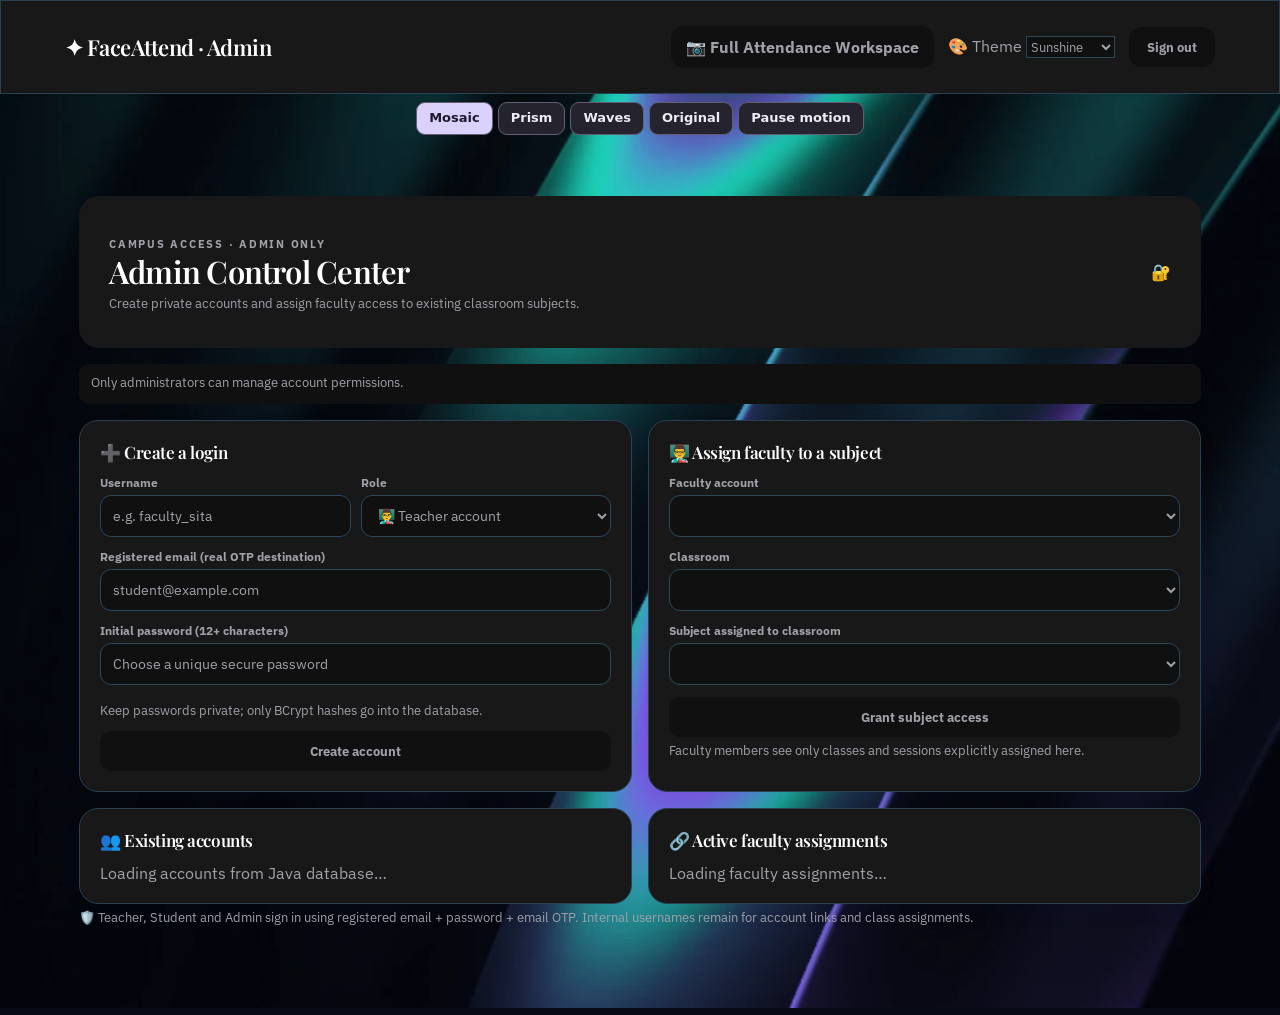
==== src/main/resources/static/admin.html @ 86ab9abd "Complete Java Face Attendance three portals and email OTP" ====
<!doctype html><html lang="en"><head><meta charset="utf-8"><meta name="viewport" content="width=device-width, initial-scale=1"><title>FaceAttend · Admin Control Center</title><style>
@import url('https://fonts.googleapis.com/css2?family=IBM+Plex+Sans:wght@400;500;600;700&family=Playfair+Display:wght@600;700&display=swap');
/* Phase 2: isolated role administration styling; no camera or theme rules overridden. */
#role-admin-panel {max-width:1220px;margin:28px auto;padding:0 24px 36px;font-family:system-ui,-apple-system,'Segoe UI',sans-serif;color:#162640;}
#role-admin-panel * {box-sizing:border-box;}
#role-admin-panel .role-shell {background:#f8fbff;border:1px solid #cfddf4;border-radius:25px;padding:25px;box-shadow:0 18px 50px #203d8116;}
#role-admin-panel .role-header {display:flex;justify-content:space-between;align-items:center;gap:18px;flex-wrap:wrap;margin-bottom:16px;}
#role-admin-panel h2{margin:0;font-size:clamp(22px,3vw,31px);letter-spacing:-.04em;line-height:1.25;color:#1a2b56;}
#role-admin-panel h3{font-size:17px;margin:0 0 12px;color:#20305a;}
#role-admin-panel .role-kicker{color:#4468cc;text-transform:uppercase;letter-spacing:.16em;font-size:11px;font-weight:850;}
#role-admin-panel p{margin:5px 0 0;color:#617090;font-size:13px;}
#role-admin-panel .role-grid{display:grid;grid-template-columns:repeat(2,minmax(0,1fr));gap:16px;}
#role-admin-panel .role-card{background:white;border:1px solid #dce6f8;border-radius:19px;padding:20px;box-shadow:0 8px 22px #2239750b;min-width:0;}
#role-admin-panel .role-grid .role-wide{grid-column:1/-1;}
#role-admin-panel label{display:grid;gap:5px;font-size:12px;font-weight:700;color:#3e506b;}
#role-admin-panel input,#role-admin-panel select{min-height:42px;padding:9px 12px;font-size:14px;border:1px solid #c7d5ee;background:#faffff;border-radius:11px;color:#1f3558;width:100%;}
#role-admin-panel form{display:grid;gap:12px;}
#role-admin-panel .role-row{display:grid;grid-template-columns:repeat(2,minmax(0,1fr));gap:10px;}
#role-admin-panel button{border:0;background:linear-gradient(110deg,#397bff,#8064f6);color:#fff;border-radius:11px;padding:11px 15px;font-weight:800;cursor:pointer;min-height:40px;}
#role-admin-panel button.role-outline{background:#eef3fe;color:#3d5792;}
#role-admin-panel button.role-danger{background:#fff0ef;color:#a12b28;}
#role-admin-panel button:disabled{opacity:.5;cursor:wait;}
#role-admin-panel .role-list{display:grid;gap:9px;max-height:400px;overflow-y:auto;}
#role-admin-panel .role-item{border:1px solid #e1e9f7;background:#fbfdff;padding:11px 13px;border-radius:12px;display:flex;justify-content:space-between;align-items:center;gap:10px;flex-wrap:wrap;}
#role-admin-panel .role-item strong{font-size:13px;color:#2e456c;}
#role-admin-panel .role-item small{display:block;color:#5c7292;font-size:11px;}
#role-admin-panel .role-actions{display:flex;gap:7px;flex-wrap:wrap;align-items:center;}
#role-admin-panel .role-actions button{font-size:11px;padding:7px 10px;min-height:32px;}
#role-admin-panel #role-feedback{min-height:40px;padding:10px 12px;background:#eaf4ff;border-radius:10px;color:#254771;margin-bottom:16px;font-size:13px;}
#role-admin-panel #role-feedback.role-error{background:#fff2f0;color:#99231d;}
#role-admin-link{display:none;background:#e9f1ff;color:#244eac;padding:9px 14px;border-radius:12px;font-size:13px;font-weight:800;text-decoration:none;}
#role-admin-link.role-visible{display:inline-block;}
body.faceattend-faculty section[aria-labelledby="register-title"],body.faceattend-faculty #sample,body.faceattend-faculty #delete,body.faceattend-faculty #save-gender,body.faceattend-faculty #existing-gender,body.faceattend-faculty label[for="existing-gender"],body.faceattend-faculty .register-actions a,body.faceattend-faculty #school-tab-classes,body.faceattend-faculty #school-pane-classes,body.faceattend-faculty #school-manual,body.faceattend-faculty #records td:last-child,body.faceattend-faculty .register-section th:last-child{display:none!important;}
body.faceattend-faculty #school-pane-attendance{display:block;}
body.faceattend-faculty .school-advanced{display:none!important;}
html[data-faceattend-theme="neo"] #role-admin-panel .role-shell{background:#f4f7ff;border-color:#d6e2ff;box-shadow:0 18px 48px #4754dd20;}
@media(max-width:850px){#role-admin-panel .role-grid{grid-template-columns:1fr;}#role-admin-panel .role-grid .role-wide{grid-column:auto;}}
@media(max-width:480px){#role-admin-panel{padding:0 12px}#role-admin-panel .role-shell{padding:14px}#role-admin-panel .role-card{padding:14px}#role-admin-panel .role-row{grid-template-columns:1fr;}}
#role-admin-panel[hidden],#role-admin-panel [hidden]{display:none!important;}


:root{font-family:system-ui,'Segoe UI',sans-serif;color:#24335b;background:#eef5ff}
*{box-sizing:border-box}body{margin:0;min-height:100vh;background:radial-gradient(circle at 10% 10%,#cee9ff,transparent 55%),radial-gradient(circle at 93% 3%,#e2d8ff,transparent 40%),#f5f9ff}
.top{display:flex;gap:20px;justify-content:space-between;align-items:center;flex-wrap:wrap;padding:25px max(20px,5vw);background:#ffffffd9;border-bottom:1px solid #d6dff4}
.top strong{font-size:22px;color:#173678}.top nav{display:flex;align-items:center;gap:14px;flex-wrap:wrap}.top a{font-weight:750;text-decoration:none;color:#3257a9;background:#edf3ff;padding:11px 15px;border-radius:13px}
.top button{border:0;padding:11px 18px;border-radius:13px;color:white;background:#425cce;cursor:pointer;font-weight:750}
[data-faceattend-theme=sunshine] body{background:#fff8e6}[data-faceattend-theme=sunshine] .top{border-bottom:4px solid #f7c738}
@media(max-width:650px){.top{padding:16px}.top strong{font-size:18px}}

html,body{background:#090b0f!important;color:#f0ede8}canvas{position:fixed;inset:0;width:100%;height:100%;pointer-events:none}body{background:repeating-radial-gradient(circle at 130% 140%,#07080a 0%,#383b40 7%,#101115 9%,#757980 9.3%,#08090a 10%) fixed!important}.top,.role-shell{position:relative}.top,.role-card{background:#12151aef!important;border:1px solid #42444a!important;color:#eee!important}.role-header{background:linear-gradient(90deg,#111319ed,#12131988)!important;color:white!important;padding:30px;border-radius:20px}.top strong,.role-shell h1,.role-shell h2,.role-shell h3,.role-shell label{color:#fff!important}.role-shell p,.role-shell small{color:#c6c8ce!important}.role-card input,.role-card select{background:#202329!important;color:white!important;border-color:#515258!important}.top nav{color:#ccc}.role-shell{padding-bottom:60px}.role-kicker{color:#f1ca89!important}

:root{color-scheme:dark}
html,body{background:#060c17!important}
body::before{content:"";position:fixed;inset:-22%;pointer-events:none;background:repeating-radial-gradient(ellipse at 115% 130%,#050a15 0%,#122439 5%,#174d53 6%,#302454 7%,#070e1c 9%);animation:admin-drift 7s ease-in-out infinite alternate}
@keyframes admin-drift{to{transform:translate(-7%,4%) scale(1.09)}}
@media(prefers-reduced-motion:reduce){body::before{animation:none}}
canvas{width:100vw;height:100vh}
#role-admin-panel{position:relative}
#role-admin-panel .role-shell{background:transparent!important;border:0;box-shadow:none}
#role-admin-panel .role-header{background:linear-gradient(90deg,#091321e8,#09132126)!important;min-height:152px}
.top,#role-admin-panel .role-card{background:#0c1828e8!important;border-color:#284052!important}
.top strong,#role-admin-panel h2,#role-admin-panel h3{color:#81e7cc!important}
#role-admin-panel p,#role-admin-panel small,#role-admin-panel label,.top nav,#role-admin-panel .role-list{color:#a1bccc!important}
.top a,.top button,.top select,#role-admin-panel input,#role-admin-panel select,#role-admin-panel #role-feedback{color:#8ddccb!important;background:#101f30!important;border-color:#2b475a!important}
#role-admin-panel button{background:#353360!important;color:#c7adfa!important}
#role-admin-panel .role-kicker{color:#bc9af1!important}


.top,.top nav,#role-admin-panel .role-header,#role-admin-panel .role-card{background:#181818!important}
.top a,.top button,.top select,#role-admin-panel #role-feedback,#role-admin-panel input,#role-admin-panel select,#role-admin-panel button{background:#101010!important}
body,body .top *,body #role-admin-panel#role-admin-panel *,body #role-admin-panel #role-feedback,body footer{color:#ffdf00!important}
body #role-admin-panel input::placeholder{color:#ffdf00!important;opacity:1}
body :is(button,input,select):disabled{opacity:1!important;-webkit-text-fill-color:#ffdf00}



html body,html body .top *,html body #role-admin-panel#role-admin-panel *,html body #role-admin-panel #role-feedback,html body footer{color:#a1a1aa!important;font-family:'IBM Plex Sans','Segoe UI',sans-serif!important}
html body #role-admin-panel#role-admin-panel :is(h1,h2,h3),html body .top strong{font-family:'Playfair Display',Georgia,serif!important;color:#fff!important;letter-spacing:-.025em;font-weight:600}
html body #role-admin-panel input::placeholder{color:#a1a1aa!important}
html body :is(button,input,select):disabled{-webkit-text-fill-color:#a1a1aa!important}


/* FACEATTEND_ADMIN_GALLERY_CONTROLS_ALWAYS_VISIBLE_V5 */
html,body { margin:0!important; min-height:100%; background:#060b15!important; overflow-x:hidden; }
body { isolation:isolate; position:relative; }
/* Original user gallery arcs, used as the moving background without an opaque WebGL canvas. */
html body::before {
 content:""!important;position:fixed!important;inset:-3%!important;pointer-events:none!important;
 background-image:url("[data-uri]")!important;
 background-position:center!important;background-repeat:no-repeat!important;background-size:cover!important;
 z-index:0!important;opacity:1!important;
 animation:gallery-soft-float-v5 65s ease-in-out infinite alternate!important;
}
@keyframes gallery-soft-float-v5 {from{transform:translate3d(-.7%,-.6%,0) scale(1.015)}to{transform:translate3d(.8%,.7%,0) scale(1.025)}}
/* Never allow the background to cover the header or admin controls. */
body > .top,body > #role-admin-panel {position:relative!important;z-index:10!important;opacity:1!important;visibility:visible!important;}
#role-admin-panel:not([hidden]) {display:block!important;}
#role-admin-panel .role-shell,#role-admin-panel .role-header,#role-admin-panel .role-card {position:relative;z-index:1;}
#role-admin-panel .role-item {background:#202020!important;border:1px solid #444752!important;border-radius:12px!important;}
#role-admin-panel .role-item strong{color:#f5f5f7!important;}
#role-admin-panel .role-item small{color:#a1a1aa!important;}
#role-admin-link{display:none!important;}
@media(prefers-reduced-motion:reduce){html body::before{animation:none!important;transform:none!important;}}

</style><style id="faceattend-admin-motion-v6">
/* FACEATTEND_ADMIN_BACKGROUND_MOTION_V6
 * Only overrides the existing V5 wallpaper movement.
 * Existing gallery image, content, fonts, forms and scripts remain unchanged.
 */
html body::before {
  inset: -12% !important;
  transform-origin: center center !important;
  will-change: transform;
  animation: faceattend-admin-float-v6 28s ease-in-out infinite !important;
}
@keyframes faceattend-admin-float-v6 {
  0%   { transform: translate3d(-4%, -2.5%, 0) scale(1.055); }
  25%  { transform: translate3d( 0%, -4.0%, 0) scale(1.070); }
  50%  { transform: translate3d( 4%,  1.5%, 0) scale(1.050); }
  75%  { transform: translate3d(-1%,  4.0%, 0) scale(1.072); }
  100% { transform: translate3d(-4%, -2.5%, 0) scale(1.055); }
}
@media (prefers-reduced-motion: reduce) {
  html body::before {
    animation: none !important;
    transform: none !important;
    will-change: auto;
  }
}

</style>
<style>
body[data-fa-sky]{isolation:isolate}
body[data-fa-sky]::before,body[data-fa-sky]::after,body[data-fa-sky] #fa-teal-sky,body[data-fa-sky] #admin-gallery-arcs{visibility:hidden!important}
body[data-fa-sky]>#fa-role-sky{display:block!important;position:fixed!important;inset:0!important;z-index:-1!important;width:100vw!important;height:100vh!important;pointer-events:none!important;background-color:#0b0b10}
#fa-role-sky[hidden],#fa-role-play[hidden]{display:none!important}
#fa-role-scenes{display:flex;flex-wrap:wrap;align-items:center;justify-content:center;gap:5px;padding:8px 12px;position:relative;z-index:1}
#fa-role-scenes button{font:600 13px/1.3 system-ui;padding:7px 12px;border:1px solid #635e75;border-radius:9px;background:#25232e;color:#efecf7;cursor:pointer}
#fa-role-scenes button[aria-pressed="true"]{background:#dbd2fc;color:#21192f}
#fa-role-sky.mosaic-software{background-color:#0c0d15;background-image:repeating-linear-gradient(0deg,transparent 0 20px,#08090c 21px 24px),repeating-linear-gradient(90deg,transparent 0 20px,#08090c 21px 24px),radial-gradient(ellipse at 45% 48%,#718098,#282b3c 32%,#0c0d15 68%);background-size:24px 24px,24px 24px,165% 160%;animation:fa-role-drift 8s ease-in-out infinite alternate}
body[data-fa-scene="1"] #fa-role-sky.mosaic-software{background-image:repeating-linear-gradient(122deg,#111b31 0%,#31475b 11%,#655370 14%,#1b263a 23%);background-size:185% 170%}
body[data-fa-scene="2"] #fa-role-sky.mosaic-software{background-image:repeating-radial-gradient(ellipse at 20% 130%,#180e22 0%,#482143 15%,#955e84 17%,#2d172d 20%);background-size:180% 160%}
@keyframes fa-role-drift{from{background-position:0% 0%}to{background-position:100% 90%}}
</style></head>
<body><canvas hidden id="fa-role-sky" aria-hidden="true"></canvas>
<a id="role-admin-link" href="/admin.html" hidden aria-hidden="true" tabindex="-1"></a>
<header class="top"><strong>✦ FaceAttend · Admin</strong><nav><a href="/index.html">📷 Full Attendance Workspace</a><label>🎨 Theme <select id="theme"><option value="sunshine">Sunshine</option><option value="neo">FaceAttend</option></select></label><button id="logout" type="button">Sign out</button></nav></header><div id="fa-role-scenes" role="group" aria-label="Background scene"><button type="button" data-choice="0" aria-pressed="true">Mosaic</button><button type="button" data-choice="1" aria-pressed="false">Prism</button><button type="button" data-choice="2" aria-pressed="false">Waves</button><button type="button" data-choice="3" aria-pressed="false">Original</button><button type="button" id="fa-role-play">Pause motion</button></div>
<section aria-labelledby="role-title" id="role-admin-panel">
<div class="role-shell">
<div class="role-header"><div><span class="role-kicker">CAMPUS ACCESS · ADMIN ONLY</span><h2 id="role-title">Admin Control Center</h2>
<p>Create private accounts and assign faculty access to existing classroom subjects.</p></div><span aria-hidden="true">🔐</span></div>
<div aria-live="polite" id="role-feedback" role="status">Only administrators can manage account permissions.</div>
<div class="role-grid">
<div class="role-card"><h3>➕ Create a login</h3>
<form autocomplete="off" id="role-create">
<div class="role-row"><label>Username<input id="role-username" maxlength="50" minlength="3" pattern="[a-zA-Z][a-zA-Z0-9._-]{2,49}" placeholder="e.g. faculty_sita" required=""/></label>
<label>Role<select id="role-type"><option value="FACULTY">👨‍🏫 Teacher account</option><option value="STUDENT">👨‍🎓 Student account</option></select></label></div>
<label hidden="" id="role-student-row">Linked registered student<select id="role-student-id"></select></label>
<label>Registered email (real OTP destination)<input autocomplete="email" id="role-email" type="email" maxlength="254" placeholder="student@example.com" required=""/></label>
<label>Initial password (12+ characters)<input autocomplete="new-password" id="role-password" maxlength="128" minlength="12" placeholder="Choose a unique secure password" required="" type="password"/></label>
<p>Keep passwords private; only BCrypt hashes go into the database.</p>
<button type="submit">Create account</button>
</form>
</div>
<div class="role-card"><h3>👨‍🏫 Assign faculty to a subject</h3>
<form id="role-assign">
<label>Faculty account<select id="role-faculty" required=""></select></label>
<label>Classroom<select id="role-classroom" required=""></select></label>
<label>Subject assigned to classroom<select id="role-subject" required=""></select></label>
<button type="submit">Grant subject access</button>
</form>
<p>Faculty members see only classes and sessions explicitly assigned here.</p>
</div>
<div class="role-card"><h3>👥 Existing accounts</h3><div class="role-list" id="role-users">Loading accounts from Java database…</div></div>
<div class="role-card"><h3>🔗 Active faculty assignments</h3><div class="role-list" id="role-assignments">Loading faculty assignments…</div></div>
</div>
<p>🛡️ Teacher, Student and Admin sign in using registered email + password + email OTP. Internal usernames remain for account links and class assignments.</p>
</div>
</section>
<footer></footer>
<script>
(function(){
  const e=document.getElementById('theme'); let t='sunshine';
  try {t=localStorage.getItem('faceattend_theme_v1')==='neo'?'neo':'sunshine'}catch(_){}
  document.documentElement.dataset.faceattendTheme=t;
  e.value=t;
  e.addEventListener('change',()=>{document.documentElement.dataset.faceattendTheme=e.value;try{localStorage.setItem('faceattend_theme_v1',e.value)}catch(_){}});
  document.getElementById('logout').addEventListener('click',async()=>{
    try {const r=await fetch('/api/csrf',{credentials:'same-origin'});if(!r.ok)throw Error('Session expired');
      const t=await r.json(); const o=await fetch('/logout',{method:'POST',credentials:'same-origin',headers:{[t.headerName]:t.token}});
      if(!o.ok)throw Error('Sign out failed');location.href='/login?logout';
    } catch(e) { document.getElementById('role-feedback').textContent=e.message; }
  });
})();
</script>
<!-- Live account/faculty API wiring is in the EXISTING Java site's /roles.js -->
<script src="/roles.js?faScenes=3"></script>
<script>
/* Diagnostic: never hide Admin forms when an API or script fails. */
window.addEventListener('error',e=>{
 const f=document.getElementById('role-feedback');if(f)f.textContent='Admin page loaded, but a script failed. Check that /roles.js is served and that your Admin session is valid.';
});
window.addEventListener('unhandledrejection',e=>{
 const f=document.getElementById('role-feedback');if(f)f.textContent='Admin data could not load. Please check your server logs and Admin session.';
});
</script>
</body></html>
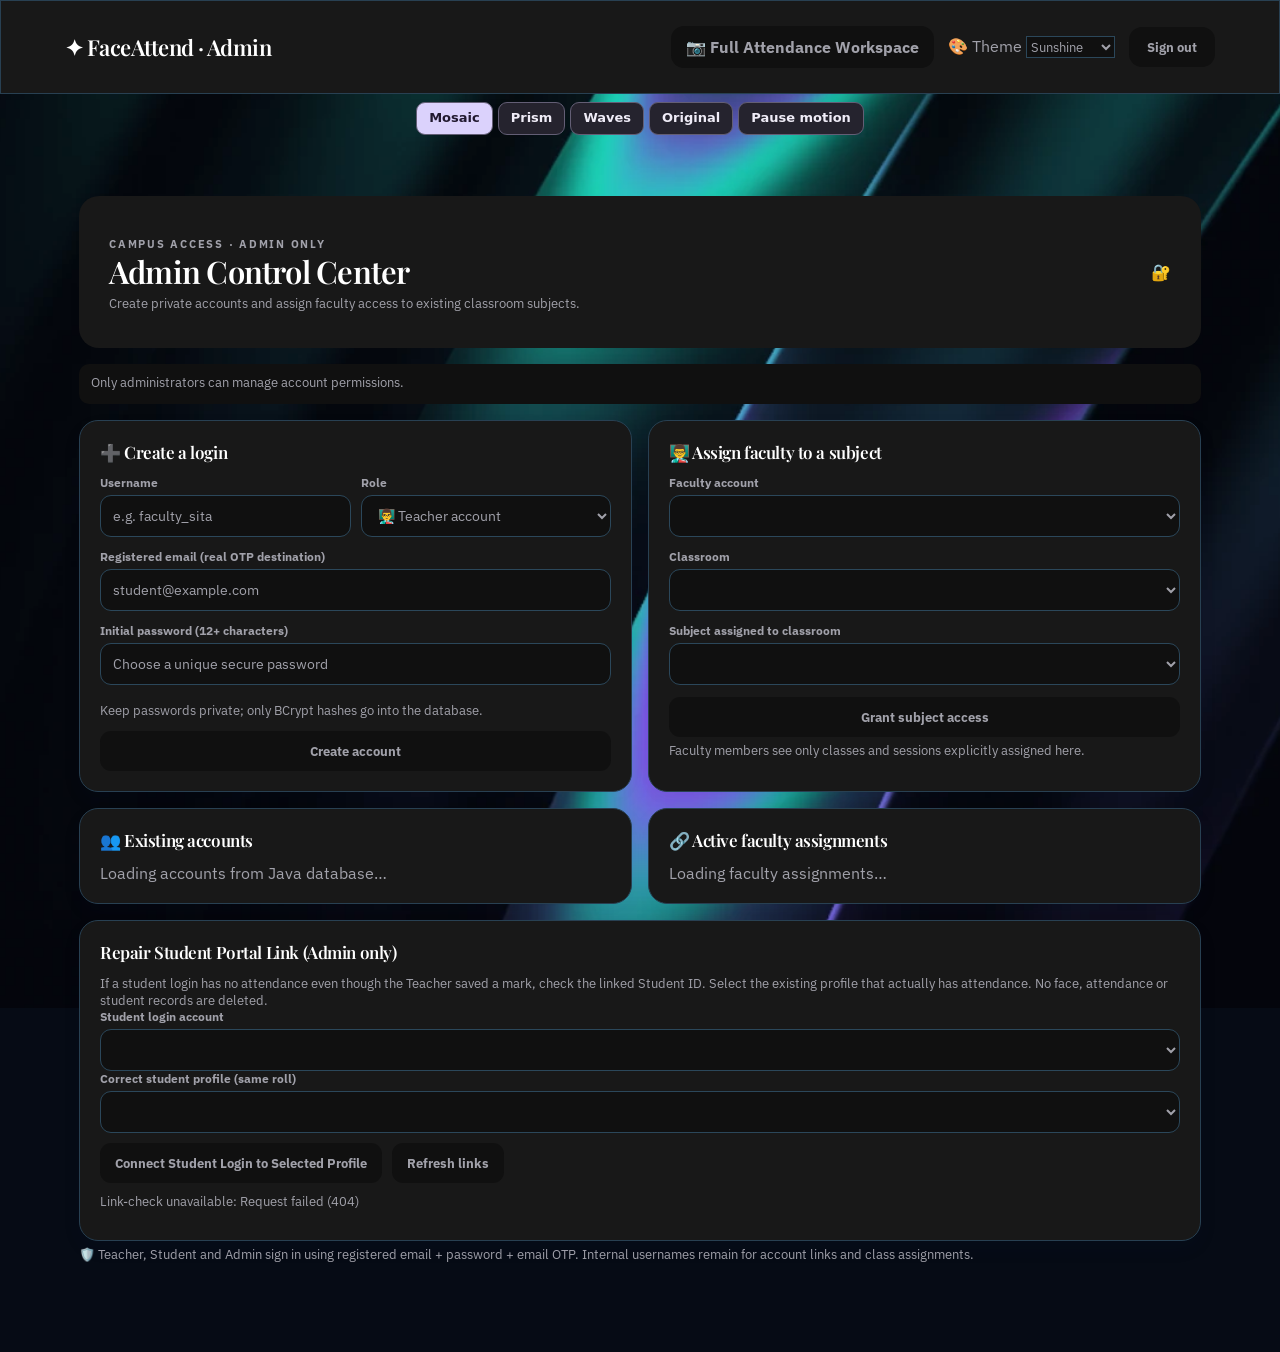
==== commit d2ecb8da: "Fix teacher exports and student portal account links" ====
--- a/src/main/resources/static/admin.html
+++ b/src/main/resources/static/admin.html
@@ -204,4 +204,113 @@
  const f=document.getElementById('role-feedback');if(f)f.textContent='Admin data could not load. Please check your server logs and Admin session.';
 });
 </script>
+<script>
+/* FaceAttend Admin-only link repair, injected into admin.html by the safe installer. */
+(async () => {
+  'use strict';
+  const host = document.querySelector('#role-admin-panel .role-grid') ||
+               document.querySelector('#role-admin-panel .role-shell');
+  if (!host || document.getElementById('student-link-repair-panel')) return;
+  const box = document.createElement('section');
+  box.id = 'student-link-repair-panel';
+  box.className = 'role-card role-wide';
+  const title = document.createElement('h3');
+  title.textContent = 'Repair Student Portal Link (Admin only)';
+  const help = document.createElement('p');
+  help.textContent = 'If a student login has no attendance even though the Teacher saved a mark, ' +
+    'check the linked Student ID. Select the existing profile that actually has attendance. ' +
+    'No face, attendance or student records are deleted.';
+  const loginLabel = document.createElement('label');
+  loginLabel.textContent = 'Student login account';
+  const loginSelect = document.createElement('select');
+  loginLabel.append(loginSelect);
+  const profileLabel = document.createElement('label');
+  profileLabel.textContent = 'Correct student profile (same roll)';
+  const profileSelect = document.createElement('select');
+  profileLabel.append(profileSelect);
+  const info = document.createElement('p');
+  info.style.cssText='white-space:pre-line;margin:10px 0;color:inherit';
+  const action = document.createElement('button');
+  action.textContent = 'Connect Student Login to Selected Profile';
+  action.type = 'button';
+  const reload = document.createElement('button');
+  reload.textContent = 'Refresh links';
+  reload.type = 'button';
+  reload.className = 'role-outline';
+  const buttons = document.createElement('div');
+  buttons.style.cssText='display:flex;gap:10px;flex-wrap:wrap;margin:10px 0';
+  buttons.append(action,reload);
+  box.append(title,help,loginLabel,profileLabel,buttons,info);
+  host.append(box);
+  let data = {logins:[], profiles:[]};
+  const opt=(sel,id,text)=>{const o=document.createElement('option');o.value=String(id);o.textContent=String(text);sel.append(o)};
+  async function request(url, options={}) {
+    const init={...options,credentials:'same-origin',headers:{...(options.headers||{})}};
+    if(init.method && init.method!=='GET'){
+      const r=await fetch('/api/csrf',{credentials:'same-origin'});
+      if(!r.ok) throw Error('Admin session expired');
+      const csrf=await r.json();
+      init.headers[csrf.headerName]=csrf.token;
+    }
+    const r=await fetch(url,init);
+    let body={};try{body=await r.json()}catch{}
+    if(!r.ok) throw Error(body.message||'Request failed ('+r.status+')');
+    return body;
+  }
+  function chosenLogin(){return data.logins.find(u=>String(u.username)===loginSelect.value)}
+  function profilesFor(login){
+    if(!login) return [];
+    const oldRoll=String(login.roll||'').trim().toUpperCase();
+    return data.profiles.filter(p=>!oldRoll||String(p.roll||'').trim().toUpperCase()===oldRoll);
+  }
+  function updateProfiles(){
+    const login=chosenLogin();
+    profileSelect.replaceChildren();
+    opt(profileSelect,'','Select correct student profile');
+    if(!login){info.textContent='Select a student login first';return}
+    const matches=profilesFor(login);
+    for(const p of matches)opt(profileSelect,p.id,
+      'ID '+p.id+' | '+p.roll+' | '+p.name+' | Teacher: '+(p.owner_username||'teacher')+
+      ' | '+p.attendance_marks+' marks | '+p.class_sessions+' class sessions');
+    const current=matches.find(p=>String(p.id)===String(login.student_id));
+    info.textContent='Currently linked Student ID: '+(login.student_id??'none')+
+      (current?' | attendance marks: '+current.attendance_marks+' | class sessions: '+current.class_sessions:'')+
+      '\nChoose the matching profile that contains the Teacher-marked attendance.';
+    action.disabled=matches.length===0;
+  }
+  async function load(){
+    info.textContent='Loading Student IDs and attendance counts...';
+    const old=loginSelect.value;
+    data=await request('/api/admin/student-link-repair/audit');
+    loginSelect.replaceChildren();
+    opt(loginSelect,'','Select student login');
+    for(const user of data.logins)opt(loginSelect,user.username,
+      user.username+' | '+(user.roll||'no linked roll')+' | Current ID '+(user.student_id??'none'));
+    if(data.logins.some(u=>u.username===old))loginSelect.value=old;
+    else if(data.logins.length)loginSelect.value=data.logins[0].username;
+    updateProfiles();
+  }
+  loginSelect.addEventListener('change',updateProfiles);
+  reload.onclick=()=>load().catch(e=>info.textContent='Error: '+e.message);
+  action.onclick=async()=>{
+    const login=chosenLogin();
+    const target=data.profiles.find(p=>String(p.id)===profileSelect.value);
+    if(!login||!target){info.textContent='Select a login and the correct profile';return}
+    const prompt='Link student login '+login.username+' to '+target.name+' ('+target.roll+')\n'+
+      'Teacher: '+(target.owner_username||'teacher')+'\nAttendance marks: '+target.attendance_marks+
+      '\n\nThe student will have to log in again. Continue?';
+    if(!window.confirm(prompt))return;
+    action.disabled=true;
+    try{
+      const response=await request('/api/admin/student-link-repair/relink',{
+        method:'POST',headers:{'Content-Type':'application/json'},
+        body:JSON.stringify({username:login.username,studentId:target.id})
+      });
+      await load();info.textContent=response.message+'\nNow sign in to the Student Portal again.';
+    }catch(e){info.textContent='Error: '+e.message}
+    finally{action.disabled=false}
+  };
+  try{await load()}catch(e){info.textContent='Link-check unavailable: '+e.message}
+})();
+</script>
 </body></html>
